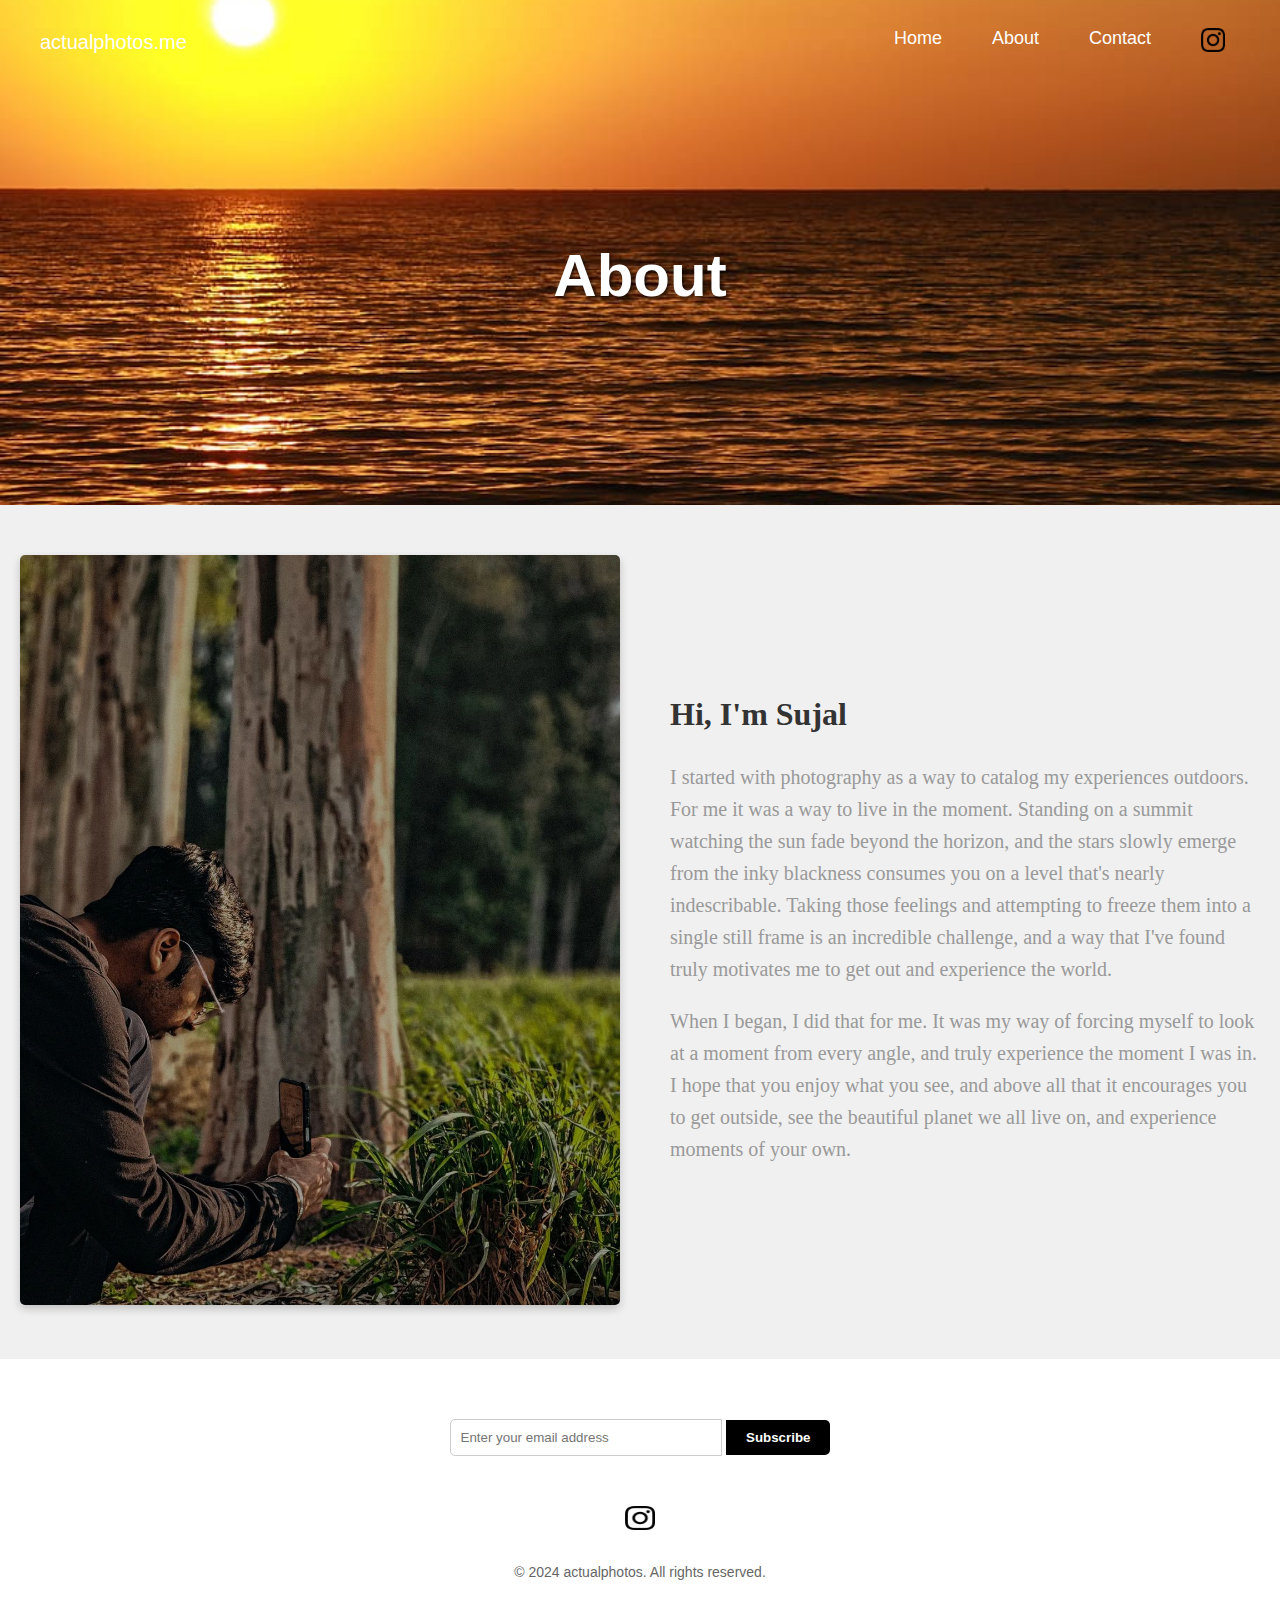
==== about.html @ 49eda4fa "first commit" ====
<!DOCTYPE html>
<html lang="en">
<head>
    <meta charset="UTF-8">
    <meta name="viewport" content="width=device-width, initial-scale=1.0">
    <title>About Me</title>
    <link rel="stylesheet" href="about.css"> <!-- Link to external CSS file -->
</head>
<body>

    <!-- Navbar -->
    <div class="header-container">
        <div class="navbar">
            <div class="logo">
                <a href="index.html">actualphotos.me</a>
            </div>
            <ul class="nav-links">
                <li><a href="index.html">Home</a></li>
                <li><a href="about.html">About</a></li>
                <li><a href="contact.html">Contact</a></li>
                <li><a href="https://www.instagram.com/your_instagram_profile" target="_blank">
                    <img src="images/instagram.png" alt="Instagram" class="instagram-icon">
                </a></li>
            </ul>
        </div>
    
        <!-- Header with Background Image and Title -->
        <header class="about-header">
            <h1>About</h1>
        </header>
    </div>

    <!-- Main Content -->
    <main class="about-content">
        <div class="image-container">
            <img src="images/my.webp" alt="Your Photo" class="about-photo">
        </div>
        <div class="about-text">
            <h2>Hi, I'm Sujal</h2>
            <p>I started with photography as a way to catalog my experiences outdoors. For me it was a way to live in the moment. Standing on a summit watching the sun fade beyond the horizon, and the stars slowly emerge from the inky blackness consumes you on a level that's nearly indescribable. Taking those feelings and attempting to freeze them into a single still frame is an incredible challenge, and a way that I've found truly motivates me to get out and experience the world.</p>
            <p>When I began, I did that for me. It was my way of forcing myself to look at a moment from every angle, and truly experience the moment I was in.  I hope that you enjoy what you see, and above all that it encourages you to get outside, see the beautiful planet we all live on, and experience moments of your own.</p>
        </div>
    </main>

    <footer>
        <div class="subscribe-form">
            <input type="email" placeholder="Enter your email address">
            <button>Subscribe</button>
        </div>

        <div class="social-icons">
            <a href="https://www.instagram.com/actualphotos.me" target="_blank">
                <img src="images/instagram.png" alt="Instagram" class="instagram-icon">
            </a>
        </div>
        <div class="copyright">
            &copy; 2024 actualphotos. All rights reserved.
        </div>

    </footer>

</body>
</html>
---- about.css ----
body {
    font-family: Arial, sans-serif;
    margin: 0;
    padding: 0;
}

.header-container {
    background-image: url('images/back3.jpg');
    background-size: cover; 
    background-position: center; 
    color: white; 
    padding: 20px;
    text-align: center;
}

header {
    padding: 30px; 
    font-size: 40px; 
}

.portfolio {
    display: flex; 
    flex-wrap: wrap;
    justify-content: center;
    margin: 20px; 
}

.photo-entry {
    margin: 15px;
    padding: 10px; 
    background-color: #333;
    border-radius: 5px;
    width: 250px; 
    text-align: center;
    box-shadow: 0 0 10px rgba(0, 0, 0, 0.1);
}

.photo-entry img {
    width: 100%;
    border-radius: 5px; 
}

h2 {
    margin: 10px 0 5px; 
    font-size: 18px; 
}

p {
    font-size: 14px;
    color: #999; 
}

header p {
    color: #f4f4f4; 
    font-size: 20px;
}

.navbar {
    overflow: hidden; 
    display: flex; 
    justify-content: space-between;
    align-items: center; 
    padding: 8px 20px;
    position: relative; 
    z-index: 1; 
}

.logo a {
    color: white; 
    font-size: 20px;
    text-decoration: none;
}

.nav-links {
    list-style: none; 
    display: flex; 
    margin: 0;
    padding: 0;
}

.nav-links li {
    margin-left: 20px; 
}

.nav-links a {
    color: white; 
    text-decoration: none;
    font-size: 18px; 
    padding: 15px; 
    transition: color 0.3s ease; 
}

.nav-links a:hover {
    color: #f4f4f4; 
}

.instagram-icon {
    width: 24px; 
    height: 24px; 
}

.about-header {
    background-size: cover;
    background-position: center;
    height: 40vh;
    display: flex;
    justify-content: center;
    align-items: center;
    color: white;
    text-shadow: 2px 2px 4px rgba(0, 0, 0, 0.7);
    position: relative;
}

.about-header h1 {
    font-size: 60px;
    margin: 0;
}

.about-content {
    display: flex;
    align-items: center;
    justify-content: center;
    padding: 50px 20px;
    background-color: #f0f0f0;
}

.image-container {
    flex: 1;
    text-align: center;
}

.about-photo {
    width: 600px;
    height: auto;
    border-radius: 5px;
    box-shadow: 0 4px 8px rgba(0, 0, 0, 0.2);
}

.about-text {
    flex: 2;
    padding-left: 50px;
    font-family: 'Georgia', serif;
    font-size: 22px; 
    color: #333; 
    line-height: 1.6; 
    max-width: 600px;
}

.about-text h2 {
    font-size: 32px;
    margin-bottom: 20px;
}
.about-text p {
    font-size: 20px;
}

footer {
    padding: 40px;
    text-align: center;
    font-family: Arial, sans-serif;
    margin-top: 20px; 
}

.subscribe-form {
    margin-bottom: 20px; 
}

.subscribe-form input[type="email"] {
    padding: 10px;
    width: 250px;
    border: 1px solid #ccc;
    border-radius: 5px 0 0 5px;
    outline: none;
}

.subscribe-form button {
    padding: 10px 20px;
    background-color: #000;
    color: #fff;
    border: none;
    border-radius: 0 5px 5px 0;
    cursor: pointer;
    font-weight: bold;
}

.subscribe-form button:hover {
    background-color: #333;
}

.social-icons img {
    width: 30px;
    margin-top: 30px;
}

.copyright {
    margin-top: 30px;
    font-size: 14px;
    color: #666;
}
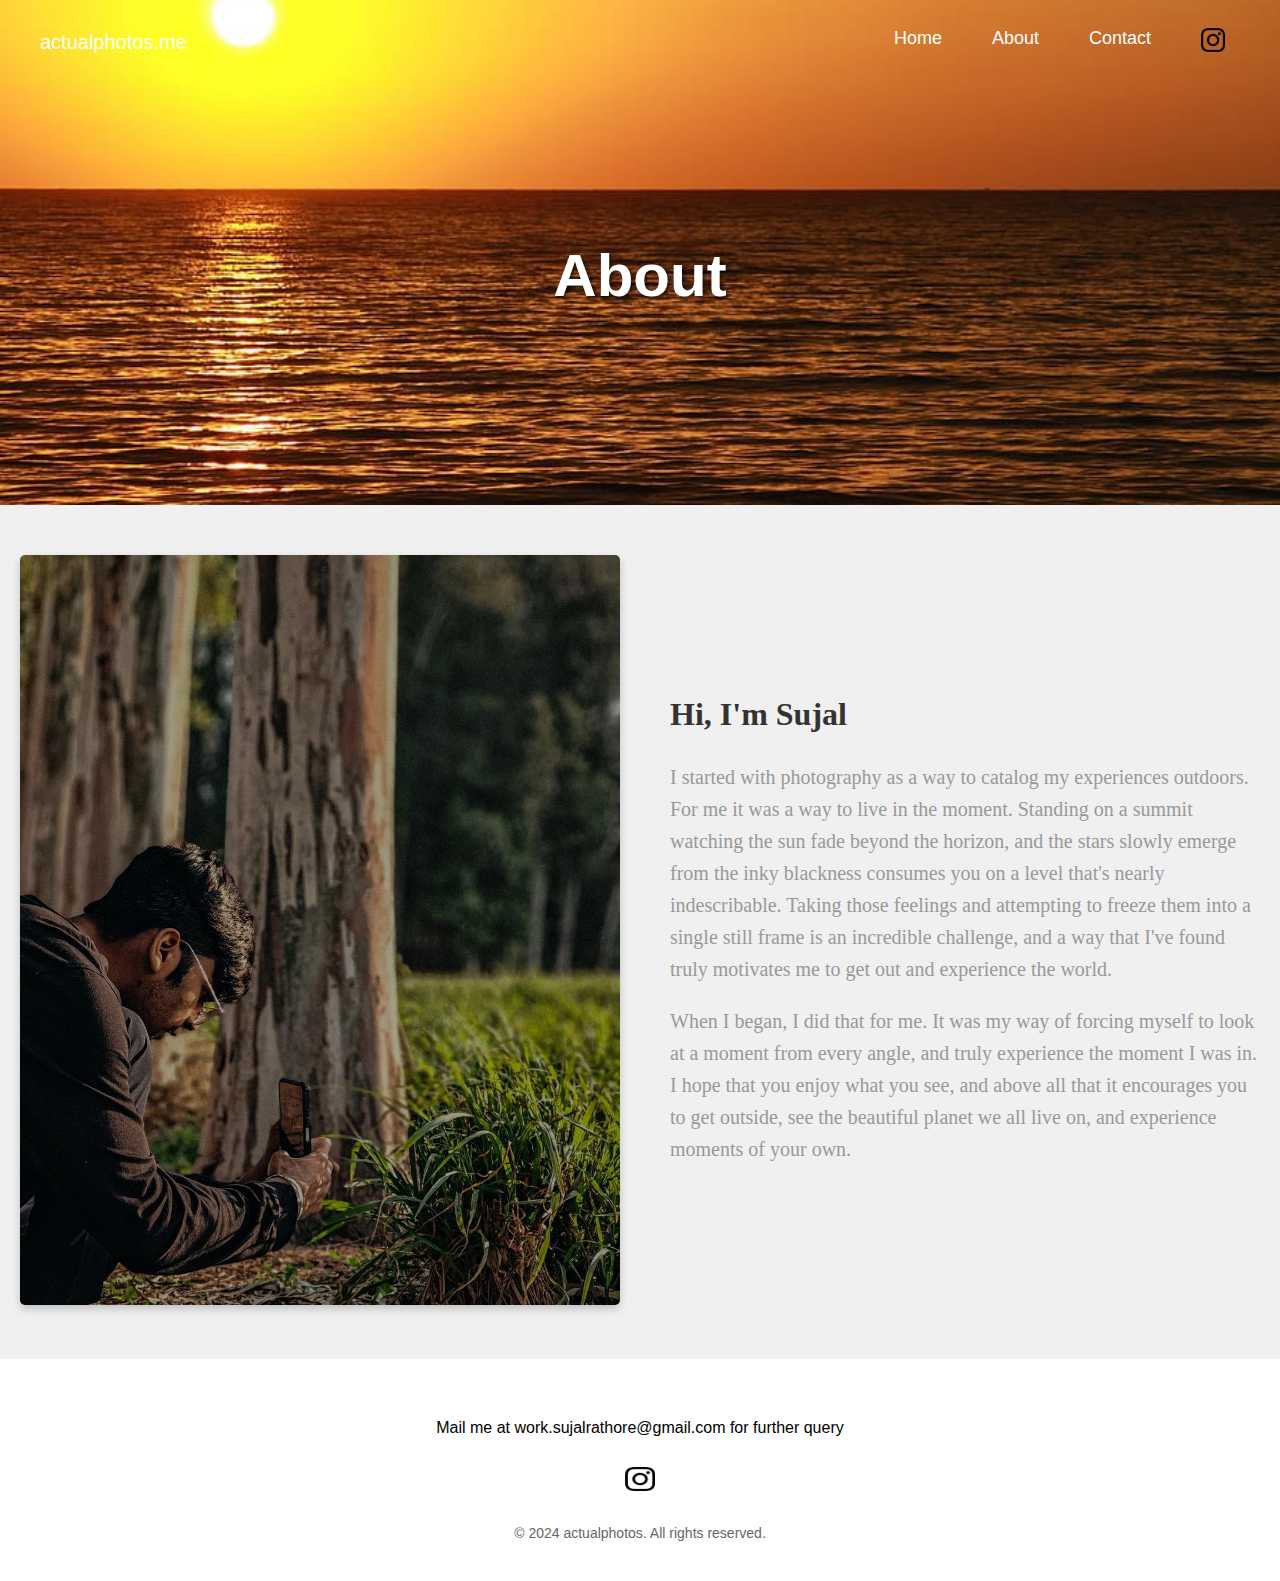
==== commit b04dc675: "Update about.html" ====
--- a/about.html
+++ b/about.html
@@ -1,63 +1,60 @@
-<!DOCTYPE html>
-<html lang="en">
-<head>
-    <meta charset="UTF-8">
-    <meta name="viewport" content="width=device-width, initial-scale=1.0">
-    <title>About Me</title>
-    <link rel="stylesheet" href="about.css"> <!-- Link to external CSS file -->
-</head>
-<body>
-
-    <!-- Navbar -->
-    <div class="header-container">
-        <div class="navbar">
-            <div class="logo">
-                <a href="index.html">actualphotos.me</a>
-            </div>
-            <ul class="nav-links">
-                <li><a href="index.html">Home</a></li>
-                <li><a href="about.html">About</a></li>
-                <li><a href="contact.html">Contact</a></li>
-                <li><a href="https://www.instagram.com/your_instagram_profile" target="_blank">
-                    <img src="images/instagram.png" alt="Instagram" class="instagram-icon">
-                </a></li>
-            </ul>
-        </div>
-    
-        <!-- Header with Background Image and Title -->
-        <header class="about-header">
-            <h1>About</h1>
-        </header>
-    </div>
-
-    <!-- Main Content -->
-    <main class="about-content">
-        <div class="image-container">
-            <img src="images/my.webp" alt="Your Photo" class="about-photo">
-        </div>
-        <div class="about-text">
-            <h2>Hi, I'm Sujal</h2>
-            <p>I started with photography as a way to catalog my experiences outdoors. For me it was a way to live in the moment. Standing on a summit watching the sun fade beyond the horizon, and the stars slowly emerge from the inky blackness consumes you on a level that's nearly indescribable. Taking those feelings and attempting to freeze them into a single still frame is an incredible challenge, and a way that I've found truly motivates me to get out and experience the world.</p>
-            <p>When I began, I did that for me. It was my way of forcing myself to look at a moment from every angle, and truly experience the moment I was in.  I hope that you enjoy what you see, and above all that it encourages you to get outside, see the beautiful planet we all live on, and experience moments of your own.</p>
-        </div>
-    </main>
-
-    <footer>
-        <div class="subscribe-form">
-            <input type="email" placeholder="Enter your email address">
-            <button>Subscribe</button>
-        </div>
-
-        <div class="social-icons">
-            <a href="https://www.instagram.com/actualphotos.me" target="_blank">
-                <img src="images/instagram.png" alt="Instagram" class="instagram-icon">
-            </a>
-        </div>
-        <div class="copyright">
-            &copy; 2024 actualphotos. All rights reserved.
-        </div>
-
-    </footer>
-
-</body>
-</html>
+<!DOCTYPE html>
+<html lang="en">
+<head>
+    <meta charset="UTF-8">
+    <meta name="viewport" content="width=device-width, initial-scale=1.0">
+    <title>About Me</title>
+    <link rel="stylesheet" href="about.css"> 
+</head>
+<body>
+
+    <div class="header-container">
+        <div class="navbar">
+            <div class="logo">
+                <a href="index.html">actualphotos.me</a>
+            </div>
+            <ul class="nav-links">
+                <li><a href="index.html">Home</a></li>
+                <li><a href="about.html">About</a></li>
+                <li><a href="contact.html">Contact</a></li>
+                <li><a href="https://www.instagram.com/actualphotos.me" target="_blank">
+                    <img src="images/instagram.png" alt="Instagram" class="instagram-icon">
+                </a></li>
+            </ul>
+        </div>
+    
+        <header class="about-header">
+            <h1>About</h1>
+        </header>
+    </div>
+
+    <main class="about-content">
+        <div class="image-container">
+            <img src="images/my.webp" alt="Your Photo" class="about-photo">
+        </div>
+        <div class="about-text">
+            <h2>Hi, I'm Sujal</h2>
+            <p>I started with photography as a way to catalog my experiences outdoors. For me it was a way to live in the moment. Standing on a summit watching the sun fade beyond the horizon, and the stars slowly emerge from the inky blackness consumes you on a level that's nearly indescribable. Taking those feelings and attempting to freeze them into a single still frame is an incredible challenge, and a way that I've found truly motivates me to get out and experience the world.</p>
+            <p>When I began, I did that for me. It was my way of forcing myself to look at a moment from every angle, and truly experience the moment I was in.  I hope that you enjoy what you see, and above all that it encourages you to get outside, see the beautiful planet we all live on, and experience moments of your own.</p>
+        </div>
+    </main>
+
+    <footer>
+        <div class="mail">
+            Mail me at work.sujalrathore@gmail.com for further query
+        </div>
+
+
+        <div class="social-icons">
+            <a href="https://www.instagram.com/actualphotos.me" target="_blank">
+                <img src="images/instagram.png" alt="Instagram" class="instagram-icon">
+            </a>
+        </div>
+        <div class="copyright">
+            &copy; 2024 actualphotos. All rights reserved.
+        </div>
+
+    </footer>
+
+</body>
+</html>
--- a/about.css
+++ b/about.css
@@ -1,199 +1,199 @@
-body {
-    font-family: Arial, sans-serif;
-    margin: 0;
-    padding: 0;
-}
-
-.header-container {
-    background-image: url('images/back3.jpg');
-    background-size: cover; 
-    background-position: center; 
-    color: white; 
-    padding: 20px;
-    text-align: center;
-}
-
-header {
-    padding: 30px; 
-    font-size: 40px; 
-}
-
-.portfolio {
-    display: flex; 
-    flex-wrap: wrap;
-    justify-content: center;
-    margin: 20px; 
-}
-
-.photo-entry {
-    margin: 15px;
-    padding: 10px; 
-    background-color: #333;
-    border-radius: 5px;
-    width: 250px; 
-    text-align: center;
-    box-shadow: 0 0 10px rgba(0, 0, 0, 0.1);
-}
-
-.photo-entry img {
-    width: 100%;
-    border-radius: 5px; 
-}
-
-h2 {
-    margin: 10px 0 5px; 
-    font-size: 18px; 
-}
-
-p {
-    font-size: 14px;
-    color: #999; 
-}
-
-header p {
-    color: #f4f4f4; 
-    font-size: 20px;
-}
-
-.navbar {
-    overflow: hidden; 
-    display: flex; 
-    justify-content: space-between;
-    align-items: center; 
-    padding: 8px 20px;
-    position: relative; 
-    z-index: 1; 
-}
-
-.logo a {
-    color: white; 
-    font-size: 20px;
-    text-decoration: none;
-}
-
-.nav-links {
-    list-style: none; 
-    display: flex; 
-    margin: 0;
-    padding: 0;
-}
-
-.nav-links li {
-    margin-left: 20px; 
-}
-
-.nav-links a {
-    color: white; 
-    text-decoration: none;
-    font-size: 18px; 
-    padding: 15px; 
-    transition: color 0.3s ease; 
-}
-
-.nav-links a:hover {
-    color: #f4f4f4; 
-}
-
-.instagram-icon {
-    width: 24px; 
-    height: 24px; 
-}
-
-.about-header {
-    background-size: cover;
-    background-position: center;
-    height: 40vh;
-    display: flex;
-    justify-content: center;
-    align-items: center;
-    color: white;
-    text-shadow: 2px 2px 4px rgba(0, 0, 0, 0.7);
-    position: relative;
-}
-
-.about-header h1 {
-    font-size: 60px;
-    margin: 0;
-}
-
-.about-content {
-    display: flex;
-    align-items: center;
-    justify-content: center;
-    padding: 50px 20px;
-    background-color: #f0f0f0;
-}
-
-.image-container {
-    flex: 1;
-    text-align: center;
-}
-
-.about-photo {
-    width: 600px;
-    height: auto;
-    border-radius: 5px;
-    box-shadow: 0 4px 8px rgba(0, 0, 0, 0.2);
-}
-
-.about-text {
-    flex: 2;
-    padding-left: 50px;
-    font-family: 'Georgia', serif;
-    font-size: 22px; 
-    color: #333; 
-    line-height: 1.6; 
-    max-width: 600px;
-}
-
-.about-text h2 {
-    font-size: 32px;
-    margin-bottom: 20px;
-}
-.about-text p {
-    font-size: 20px;
-}
-
-footer {
-    padding: 40px;
-    text-align: center;
-    font-family: Arial, sans-serif;
-    margin-top: 20px; 
-}
-
-.subscribe-form {
-    margin-bottom: 20px; 
-}
-
-.subscribe-form input[type="email"] {
-    padding: 10px;
-    width: 250px;
-    border: 1px solid #ccc;
-    border-radius: 5px 0 0 5px;
-    outline: none;
-}
-
-.subscribe-form button {
-    padding: 10px 20px;
-    background-color: #000;
-    color: #fff;
-    border: none;
-    border-radius: 0 5px 5px 0;
-    cursor: pointer;
-    font-weight: bold;
-}
-
-.subscribe-form button:hover {
-    background-color: #333;
-}
-
-.social-icons img {
-    width: 30px;
-    margin-top: 30px;
-}
-
-.copyright {
-    margin-top: 30px;
-    font-size: 14px;
-    color: #666;
-}
+body {
+    font-family: Arial, sans-serif;
+    margin: 0;
+    padding: 0;
+}
+
+.header-container {
+    background-image: url('images/back3.jpg');
+    background-size: cover; 
+    background-position: center; 
+    color: white; 
+    padding: 20px;
+    text-align: center;
+}
+
+header {
+    padding: 30px; 
+    font-size: 40px; 
+}
+
+.portfolio {
+    display: flex; 
+    flex-wrap: wrap;
+    justify-content: center;
+    margin: 20px; 
+}
+
+.photo-entry {
+    margin: 15px;
+    padding: 10px; 
+    background-color: #333;
+    border-radius: 5px;
+    width: 250px; 
+    text-align: center;
+    box-shadow: 0 0 10px rgba(0, 0, 0, 0.1);
+}
+
+.photo-entry img {
+    width: 100%;
+    border-radius: 5px; 
+}
+
+h2 {
+    margin: 10px 0 5px; 
+    font-size: 18px; 
+}
+
+p {
+    font-size: 14px;
+    color: #999; 
+}
+
+header p {
+    color: #f4f4f4; 
+    font-size: 20px;
+}
+
+.navbar {
+    overflow: hidden; 
+    display: flex; 
+    justify-content: space-between;
+    align-items: center; 
+    padding: 8px 20px;
+    position: relative; 
+    z-index: 1; 
+}
+
+.logo a {
+    color: white; 
+    font-size: 20px;
+    text-decoration: none;
+}
+
+.nav-links {
+    list-style: none; 
+    display: flex; 
+    margin: 0;
+    padding: 0;
+}
+
+.nav-links li {
+    margin-left: 20px; 
+}
+
+.nav-links a {
+    color: white; 
+    text-decoration: none;
+    font-size: 18px; 
+    padding: 15px; 
+    transition: color 0.3s ease; 
+}
+
+.nav-links a:hover {
+    color: #f4f4f4; 
+}
+
+.instagram-icon {
+    width: 24px; 
+    height: 24px; 
+}
+
+.about-header {
+    background-size: cover;
+    background-position: center;
+    height: 40vh;
+    display: flex;
+    justify-content: center;
+    align-items: center;
+    color: white;
+    text-shadow: 2px 2px 4px rgba(0, 0, 0, 0.7);
+    position: relative;
+}
+
+.about-header h1 {
+    font-size: 60px;
+    margin: 0;
+}
+
+.about-content {
+    display: flex;
+    align-items: center;
+    justify-content: center;
+    padding: 50px 20px;
+    background-color: #f0f0f0;
+}
+
+.image-container {
+    flex: 1;
+    text-align: center;
+}
+
+.about-photo {
+    width: 600px;
+    height: auto;
+    border-radius: 5px;
+    box-shadow: 0 4px 8px rgba(0, 0, 0, 0.2);
+}
+
+.about-text {
+    flex: 2;
+    padding-left: 50px;
+    font-family: 'Georgia', serif;
+    font-size: 22px; 
+    color: #333; 
+    line-height: 1.6; 
+    max-width: 600px;
+}
+
+.about-text h2 {
+    font-size: 32px;
+    margin-bottom: 20px;
+}
+.about-text p {
+    font-size: 20px;
+}
+
+footer {
+    padding: 40px;
+    text-align: center;
+    font-family: Arial, sans-serif;
+    margin-top: 20px; 
+}
+
+.subscribe-form {
+    margin-bottom: 20px; 
+}
+
+.subscribe-form input[type="email"] {
+    padding: 10px;
+    width: 250px;
+    border: 1px solid #ccc;
+    border-radius: 5px 0 0 5px;
+    outline: none;
+}
+
+.subscribe-form button {
+    padding: 10px 20px;
+    background-color: #000;
+    color: #fff;
+    border: none;
+    border-radius: 0 5px 5px 0;
+    cursor: pointer;
+    font-weight: bold;
+}
+
+.subscribe-form button:hover {
+    background-color: #333;
+}
+
+.social-icons img {
+    width: 30px;
+    margin-top: 30px;
+}
+
+.copyright {
+    margin-top: 30px;
+    font-size: 14px;
+    color: #666;
+}
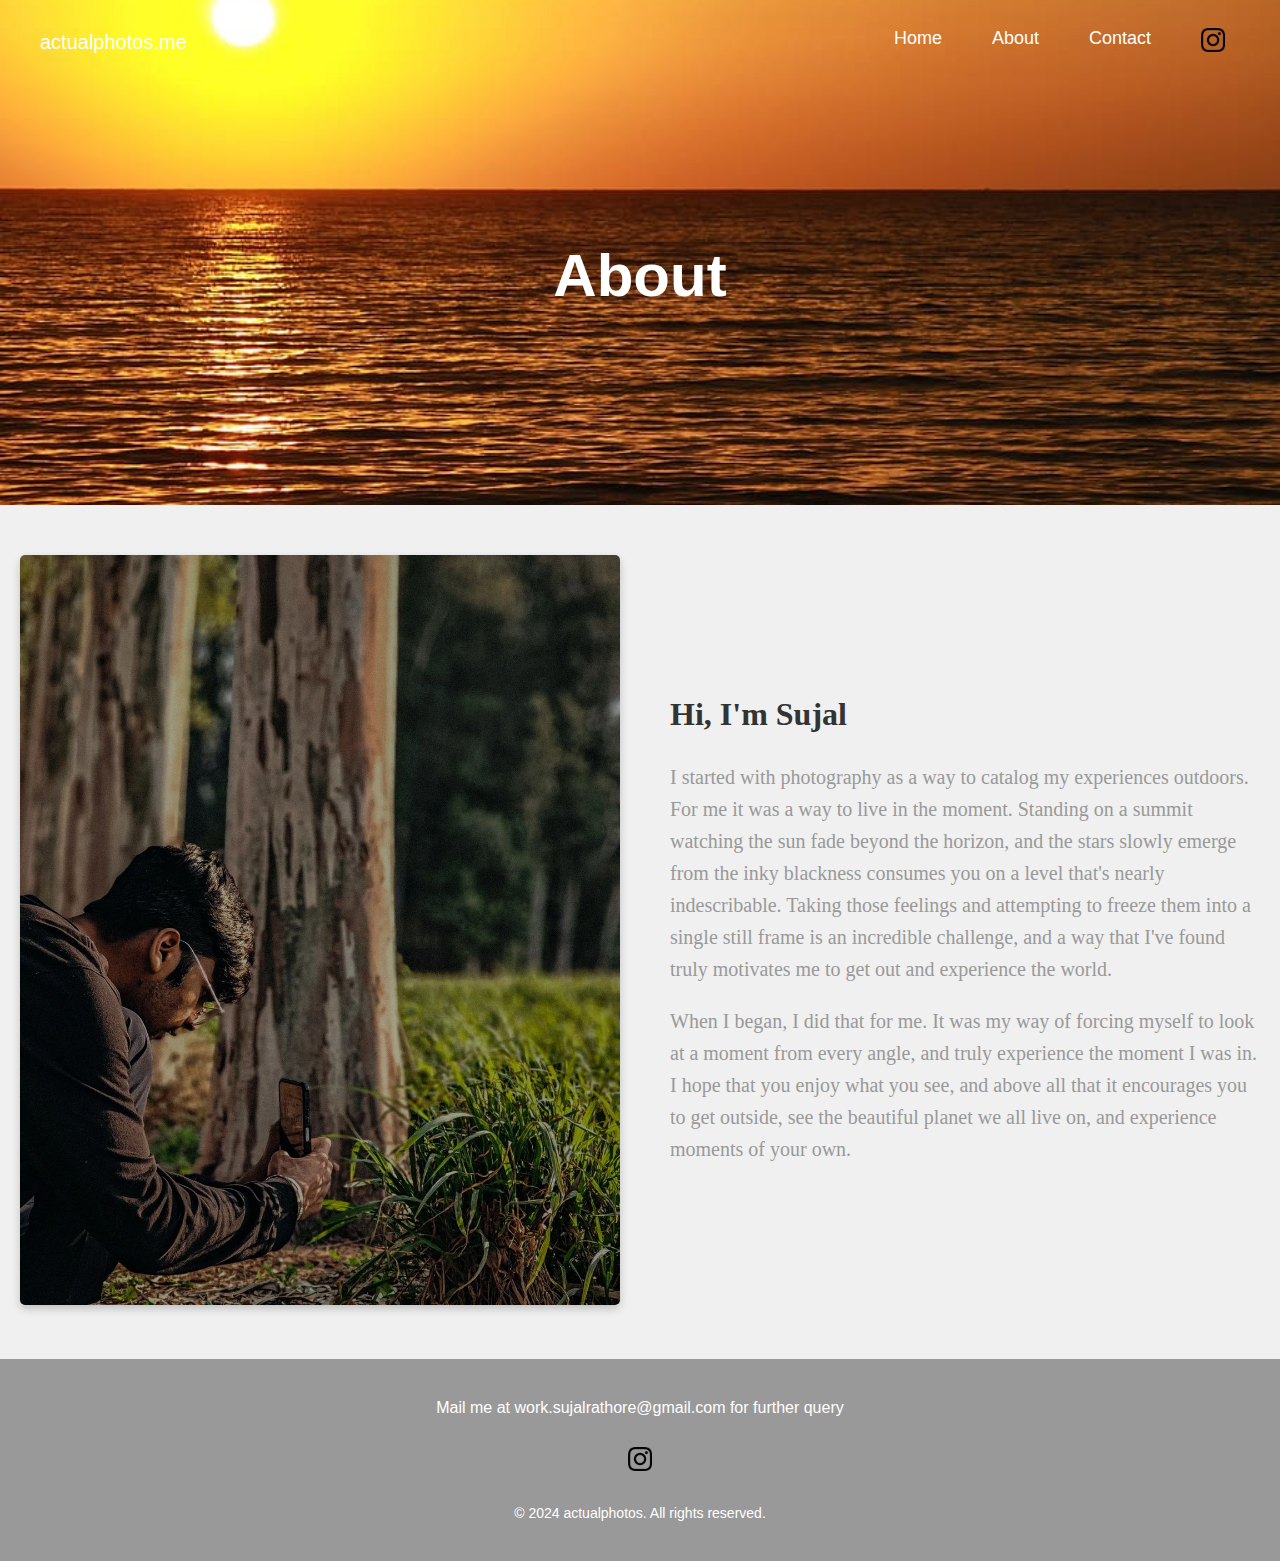
==== commit ef2b245e: "Adding new files" ====
--- a/about.html
+++ b/about.html
@@ -1,60 +1,63 @@
-<!DOCTYPE html>
-<html lang="en">
-<head>
-    <meta charset="UTF-8">
-    <meta name="viewport" content="width=device-width, initial-scale=1.0">
-    <title>About Me</title>
-    <link rel="stylesheet" href="about.css"> 
-</head>
-<body>
-
-    <div class="header-container">
-        <div class="navbar">
-            <div class="logo">
-                <a href="index.html">actualphotos.me</a>
-            </div>
-            <ul class="nav-links">
-                <li><a href="index.html">Home</a></li>
-                <li><a href="about.html">About</a></li>
-                <li><a href="contact.html">Contact</a></li>
-                <li><a href="https://www.instagram.com/actualphotos.me" target="_blank">
-                    <img src="images/instagram.png" alt="Instagram" class="instagram-icon">
-                </a></li>
-            </ul>
-        </div>
-    
-        <header class="about-header">
-            <h1>About</h1>
-        </header>
-    </div>
-
-    <main class="about-content">
-        <div class="image-container">
-            <img src="images/my.webp" alt="Your Photo" class="about-photo">
-        </div>
-        <div class="about-text">
-            <h2>Hi, I'm Sujal</h2>
-            <p>I started with photography as a way to catalog my experiences outdoors. For me it was a way to live in the moment. Standing on a summit watching the sun fade beyond the horizon, and the stars slowly emerge from the inky blackness consumes you on a level that's nearly indescribable. Taking those feelings and attempting to freeze them into a single still frame is an incredible challenge, and a way that I've found truly motivates me to get out and experience the world.</p>
-            <p>When I began, I did that for me. It was my way of forcing myself to look at a moment from every angle, and truly experience the moment I was in.  I hope that you enjoy what you see, and above all that it encourages you to get outside, see the beautiful planet we all live on, and experience moments of your own.</p>
-        </div>
-    </main>
-
-    <footer>
-        <div class="mail">
-            Mail me at work.sujalrathore@gmail.com for further query
-        </div>
-
-
-        <div class="social-icons">
-            <a href="https://www.instagram.com/actualphotos.me" target="_blank">
-                <img src="images/instagram.png" alt="Instagram" class="instagram-icon">
-            </a>
-        </div>
-        <div class="copyright">
-            &copy; 2024 actualphotos. All rights reserved.
-        </div>
-
-    </footer>
-
-</body>
-</html>
+<!DOCTYPE html>
+<html lang="en">
+<head>
+    <meta charset="UTF-8">
+    <meta name="viewport" content="width=device-width, initial-scale=1.0">
+    <title>About Me</title>
+    <link rel="stylesheet" href="about.css"> <!-- Link to external CSS file -->
+</head>
+<body>
+
+    <!-- Navbar -->
+    <div class="header-container">
+        <div class="navbar">
+            <div class="logo">
+                <a href="index.html">actualphotos.me</a>
+            </div>
+            <ul class="nav-links">
+                <li><a href="index.html">Home</a></li>
+                <li><a href="about.html">About</a></li>
+                <li><a href="contact.html">Contact</a></li>
+                <li><a href="https://www.instagram.com/actualphotos.me" target="_blank">
+                    <img src="images/instagram.png" alt="Instagram" class="instagram-icon">
+                </a></li>
+            </ul>
+        </div>
+    
+        <!-- Header with Background Image and Title -->
+        <header class="about-header">
+            <h1>About</h1>
+        </header>
+    </div>
+
+    <!-- Main Content -->
+    <main class="about-content">
+        <div class="image-container">
+            <img src="images/my.webp" alt="Your Photo" class="about-photo">
+        </div>
+        <div class="about-text">
+                <h2>Hi, I'm Sujal</h2>
+                <p>I started with photography as a way to catalog my experiences outdoors. For me it was a way to live in the moment. Standing on a summit watching the sun fade beyond the horizon, and the stars slowly emerge from the inky blackness consumes you on a level that's nearly indescribable. Taking those feelings and attempting to freeze them into a single still frame is an incredible challenge, and a way that I've found truly motivates me to get out and experience the world.</p>
+                <p>When I began, I did that for me. It was my way of forcing myself to look at a moment from every angle, and truly experience the moment I was in.  I hope that you enjoy what you see, and above all that it encourages you to get outside, see the beautiful planet we all live on, and experience moments of your own.</p>
+        </div>
+    </main>
+
+    <footer>
+        <div class="mail">
+            Mail me at work.sujalrathore@gmail.com for further query
+        </div>
+
+
+        <div class="social-icons">
+            <a href="https://www.instagram.com/actualphotos.me" target="_blank">
+                <img src="images/instagram.png" alt="Instagram" class="instagram-icon">
+            </a>
+        </div>
+        <div class="copyright">
+            &copy; 2024 actualphotos. All rights reserved.
+        </div>
+
+    </footer>
+
+</body>
+</html>
--- a/about.css
+++ b/about.css
@@ -1,199 +1,197 @@
-body {
-    font-family: Arial, sans-serif;
-    margin: 0;
-    padding: 0;
-}
-
-.header-container {
-    background-image: url('images/back3.jpg');
-    background-size: cover; 
-    background-position: center; 
-    color: white; 
-    padding: 20px;
-    text-align: center;
-}
-
-header {
-    padding: 30px; 
-    font-size: 40px; 
-}
-
-.portfolio {
-    display: flex; 
-    flex-wrap: wrap;
-    justify-content: center;
-    margin: 20px; 
-}
-
-.photo-entry {
-    margin: 15px;
-    padding: 10px; 
-    background-color: #333;
-    border-radius: 5px;
-    width: 250px; 
-    text-align: center;
-    box-shadow: 0 0 10px rgba(0, 0, 0, 0.1);
-}
-
-.photo-entry img {
-    width: 100%;
-    border-radius: 5px; 
-}
-
-h2 {
-    margin: 10px 0 5px; 
-    font-size: 18px; 
-}
-
-p {
-    font-size: 14px;
-    color: #999; 
-}
-
-header p {
-    color: #f4f4f4; 
-    font-size: 20px;
-}
-
-.navbar {
-    overflow: hidden; 
-    display: flex; 
-    justify-content: space-between;
-    align-items: center; 
-    padding: 8px 20px;
-    position: relative; 
-    z-index: 1; 
-}
-
-.logo a {
-    color: white; 
-    font-size: 20px;
-    text-decoration: none;
-}
-
-.nav-links {
-    list-style: none; 
-    display: flex; 
-    margin: 0;
-    padding: 0;
-}
-
-.nav-links li {
-    margin-left: 20px; 
-}
-
-.nav-links a {
-    color: white; 
-    text-decoration: none;
-    font-size: 18px; 
-    padding: 15px; 
-    transition: color 0.3s ease; 
-}
-
-.nav-links a:hover {
-    color: #f4f4f4; 
-}
-
-.instagram-icon {
-    width: 24px; 
-    height: 24px; 
-}
-
-.about-header {
-    background-size: cover;
-    background-position: center;
-    height: 40vh;
-    display: flex;
-    justify-content: center;
-    align-items: center;
-    color: white;
-    text-shadow: 2px 2px 4px rgba(0, 0, 0, 0.7);
-    position: relative;
-}
-
-.about-header h1 {
-    font-size: 60px;
-    margin: 0;
-}
-
-.about-content {
-    display: flex;
-    align-items: center;
-    justify-content: center;
-    padding: 50px 20px;
-    background-color: #f0f0f0;
-}
-
-.image-container {
-    flex: 1;
-    text-align: center;
-}
-
-.about-photo {
-    width: 600px;
-    height: auto;
-    border-radius: 5px;
-    box-shadow: 0 4px 8px rgba(0, 0, 0, 0.2);
-}
-
-.about-text {
-    flex: 2;
-    padding-left: 50px;
-    font-family: 'Georgia', serif;
-    font-size: 22px; 
-    color: #333; 
-    line-height: 1.6; 
-    max-width: 600px;
-}
-
-.about-text h2 {
-    font-size: 32px;
-    margin-bottom: 20px;
-}
-.about-text p {
-    font-size: 20px;
-}
-
-footer {
-    padding: 40px;
-    text-align: center;
-    font-family: Arial, sans-serif;
-    margin-top: 20px; 
-}
-
-.subscribe-form {
-    margin-bottom: 20px; 
-}
-
-.subscribe-form input[type="email"] {
-    padding: 10px;
-    width: 250px;
-    border: 1px solid #ccc;
-    border-radius: 5px 0 0 5px;
-    outline: none;
-}
-
-.subscribe-form button {
-    padding: 10px 20px;
-    background-color: #000;
-    color: #fff;
-    border: none;
-    border-radius: 0 5px 5px 0;
-    cursor: pointer;
-    font-weight: bold;
-}
-
-.subscribe-form button:hover {
-    background-color: #333;
-}
-
-.social-icons img {
-    width: 30px;
-    margin-top: 30px;
-}
-
-.copyright {
-    margin-top: 30px;
-    font-size: 14px;
-    color: #666;
-}
+body {
+    font-family: Arial, sans-serif;
+    margin: 0;
+    padding: 0;
+}
+
+.header-container {
+    background-image: url('images/back3.jpg');
+    background-size: cover; 
+    background-position: center; 
+    color: white; 
+    padding: 20px;
+    text-align: center;
+}
+
+header {
+    padding: 30px; 
+    font-size: 40px; 
+}
+
+.portfolio {
+    display: flex; 
+    flex-wrap: wrap;
+    justify-content: center;
+    margin: 20px; 
+}
+
+.photo-entry {
+    margin: 15px;
+    padding: 10px; 
+    background-color: #333;
+    border-radius: 5px;
+    width: 250px; 
+    text-align: center;
+    box-shadow: 0 0 10px rgba(0, 0, 0, 0.1);
+}
+
+.photo-entry img {
+    width: 100%;
+    border-radius: 5px; 
+}
+
+h2 {
+    margin: 10px 0 5px; 
+    font-size: 18px; 
+}
+
+p {
+    font-size: 14px;
+    color: #999; 
+}
+
+header p {
+    color: #f4f4f4; 
+    font-size: 20px;
+}
+
+.navbar {
+    overflow: hidden; 
+    display: flex; 
+    justify-content: space-between;
+    align-items: center; 
+    padding: 8px 20px;
+    position: relative; 
+    z-index: 1; 
+}
+
+.logo a {
+    color: white; 
+    font-size: 20px;
+    text-decoration: none;
+}
+
+.nav-links {
+    list-style: none; 
+    display: flex; 
+    margin: 0;
+    padding: 0;
+}
+
+.nav-links li {
+    margin-left: 20px; 
+}
+
+.nav-links a {
+    color: white; 
+    text-decoration: none;
+    font-size: 18px; 
+    padding: 15px; 
+    transition: color 0.3s ease; 
+}
+
+.nav-links a:hover {
+    color: #f4f4f4; 
+}
+
+.instagram-icon {
+    width: 24px; 
+    height: 24px; 
+}
+
+.about-header {
+    background-size: cover;
+    background-position: center;
+    height: 40vh;
+    display: flex;
+    justify-content: center;
+    align-items: center;
+    color: white;
+    position: relative;
+    font-family: sans-serif;
+}
+
+.about-header h1 {
+    font-size: 60px;
+    margin: 0;
+}
+
+.about-content {
+    display: flex;
+    align-items: center;
+    justify-content: center;
+    padding: 50px 20px;
+    background-color: #f0f0f0;
+}
+
+.image-container {
+    flex: 1;
+    text-align: center;
+}
+
+.about-photo {
+    width: 600px;
+    height: auto;
+    border-radius: 5px;
+    box-shadow: 0 4px 8px rgba(0, 0, 0, 0.2);
+}
+
+.about-text {
+    flex: 2;
+    padding-left: 50px;
+    font-family: 'Georgia', serif;
+    font-size: 22px; 
+    color: #333; 
+    line-height: 1.6; 
+    max-width: 600px;
+}
+
+.about-text h2 {
+    font-size: 32px;
+    margin-bottom: 20px;
+}
+.about-text p {
+    font-size: 20px;
+}
+
+footer {
+    background-color: #999;
+    padding: 40px; 
+    text-align: center; 
+    font-family: Arial, sans-serif;
+}
+
+.mail{
+    font-family: sans-serif;
+    position: center;
+    color: white;
+}
+
+.social-icons img {
+    margin-top: 30px; 
+}
+
+
+.copyright {
+    margin-top: 30px;
+    font-size: 14px;
+    color: white;
+}
+
+.photo-entry img {
+    width: 100%;
+    border-radius: 5px;
+    transition: transform 0.3s ease; 
+}
+
+.clickable {
+    transition: transform 0.3s ease; 
+    width: 250px;
+}
+
+.enlarged {
+    transform: scale(1.8);
+    transition: transform 0.3s ease;
+    z-index: 10; 
+}
+
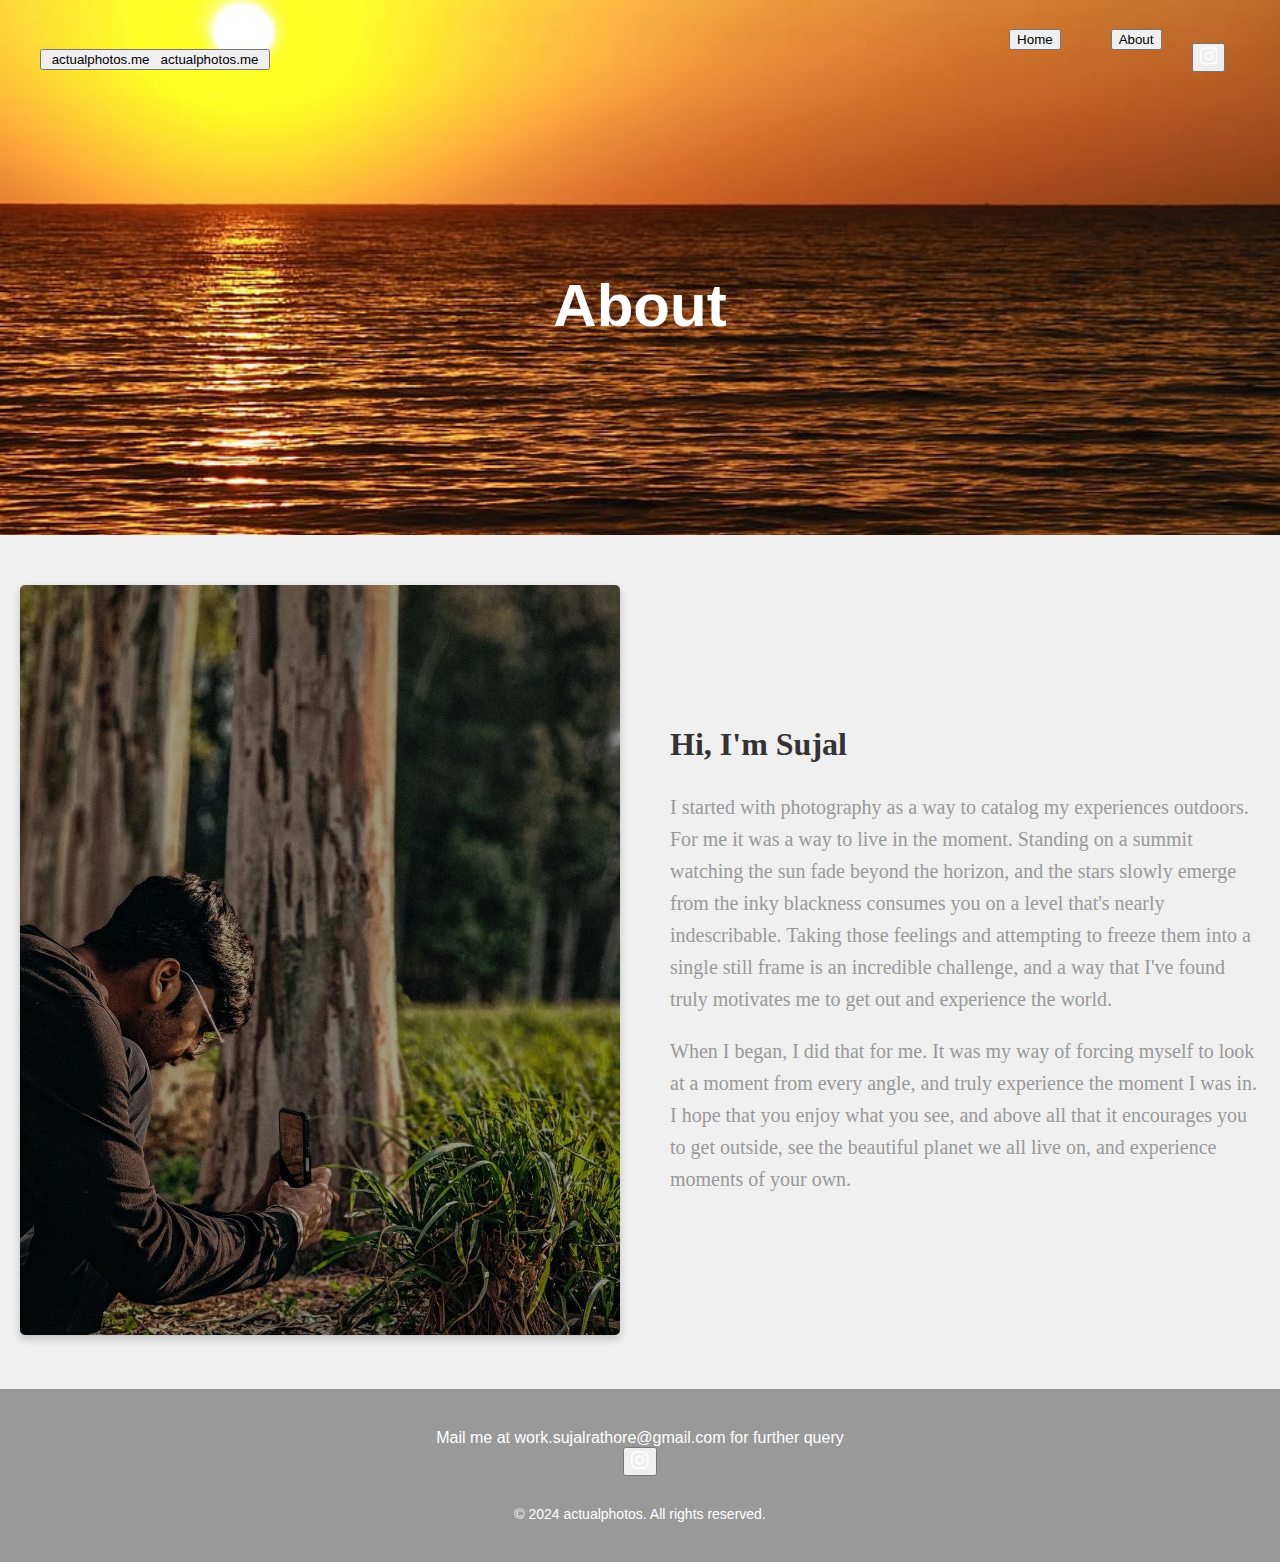
==== commit d59b79dd: "Update about.html" ====
--- a/about.html
+++ b/about.html
@@ -1,63 +1,84 @@
-<!DOCTYPE html>
-<html lang="en">
-<head>
-    <meta charset="UTF-8">
-    <meta name="viewport" content="width=device-width, initial-scale=1.0">
-    <title>About Me</title>
-    <link rel="stylesheet" href="about.css"> <!-- Link to external CSS file -->
-</head>
-<body>
-
-    <!-- Navbar -->
-    <div class="header-container">
-        <div class="navbar">
-            <div class="logo">
-                <a href="index.html">actualphotos.me</a>
-            </div>
-            <ul class="nav-links">
-                <li><a href="index.html">Home</a></li>
-                <li><a href="about.html">About</a></li>
-                <li><a href="contact.html">Contact</a></li>
-                <li><a href="https://www.instagram.com/actualphotos.me" target="_blank">
-                    <img src="images/instagram.png" alt="Instagram" class="instagram-icon">
-                </a></li>
-            </ul>
-        </div>
-    
-        <!-- Header with Background Image and Title -->
-        <header class="about-header">
-            <h1>About</h1>
-        </header>
-    </div>
-
-    <!-- Main Content -->
-    <main class="about-content">
-        <div class="image-container">
-            <img src="images/my.webp" alt="Your Photo" class="about-photo">
-        </div>
-        <div class="about-text">
-                <h2>Hi, I'm Sujal</h2>
-                <p>I started with photography as a way to catalog my experiences outdoors. For me it was a way to live in the moment. Standing on a summit watching the sun fade beyond the horizon, and the stars slowly emerge from the inky blackness consumes you on a level that's nearly indescribable. Taking those feelings and attempting to freeze them into a single still frame is an incredible challenge, and a way that I've found truly motivates me to get out and experience the world.</p>
-                <p>When I began, I did that for me. It was my way of forcing myself to look at a moment from every angle, and truly experience the moment I was in.  I hope that you enjoy what you see, and above all that it encourages you to get outside, see the beautiful planet we all live on, and experience moments of your own.</p>
-        </div>
-    </main>
-
-    <footer>
-        <div class="mail">
-            Mail me at work.sujalrathore@gmail.com for further query
-        </div>
-
-
-        <div class="social-icons">
-            <a href="https://www.instagram.com/actualphotos.me" target="_blank">
-                <img src="images/instagram.png" alt="Instagram" class="instagram-icon">
-            </a>
-        </div>
-        <div class="copyright">
-            &copy; 2024 actualphotos. All rights reserved.
-        </div>
-
-    </footer>
-
-</body>
-</html>
+<!DOCTYPE html>
+<html lang="en">
+<head>
+    <meta charset="UTF-8">
+    <meta name="viewport" content="width=device-width, initial-scale=1.0">
+    <title>About Me</title>
+    <link rel="stylesheet" href="about.css"> 
+</head>
+<body>
+
+    <div class="header-container">
+        <nav class="navbar">
+            <div class="logo">
+                <a href="index.html">
+                    <button class="button" data-text="Awesome">
+                        <span class="actual-text">&nbsp;actualphotos.me&nbsp;</span>
+                        <span aria-hidden="true" class="hover-text">&nbsp;actualphotos.me&nbsp;</span>
+                    </button>
+                </a>
+            </div>
+            <ul class="nav-links">
+                <li><a href="index.html">
+                        <button class="button1">
+                            Home
+                        </button>
+                </a></li>
+                <li><a href="about.html">
+                    <button class="button1">
+                        About
+                    </button>
+                </a></li></li>
+
+                    <a href="https://www.instagram.com/actualphotos.me" target="_blank">
+                        <button class="Btn">
+                        <span class="svgContainer">
+                        <svg fill="white" class="svgIcon" viewBox="0 0 448 512" height="1.5em" xmlns="http://www.w3.org/2000/svg"><path d="M224.1 141c-63.6 0-114.9 51.3-114.9 114.9s51.3 114.9 114.9 114.9S339 319.5 339 255.9 287.7 141 224.1 141zm0 189.6c-41.1 0-74.7-33.5-74.7-74.7s33.5-74.7 74.7-74.7 74.7 33.5 74.7 74.7-33.6 74.7-74.7 74.7zm146.4-194.3c0 14.9-12 26.8-26.8 26.8-14.9 0-26.8-12-26.8-26.8s12-26.8 26.8-26.8 26.8 12 26.8 26.8zm76.1 27.2c-1.7-35.9-9.9-67.7-36.2-93.9-26.2-26.2-58-34.4-93.9-36.2-37-2.1-147.9-2.1-184.9 0-35.8 1.7-67.6 9.9-93.9 36.1s-34.4 58-36.2 93.9c-2.1 37-2.1 147.9 0 184.9 1.7 35.9 9.9 67.7 36.2 93.9s58 34.4 93.9 36.2c37 2.1 147.9 2.1 184.9 0 35.9-1.7 67.7-9.9 93.9-36.2 26.2-26.2 34.4-58 36.2-93.9 2.1-37 2.1-147.8 0-184.8zM398.8 388c-7.8 19.6-22.9 34.7-42.6 42.6-29.5 11.7-99.5 9-132.1 9s-102.7 2.6-132.1-9c-19.6-7.8-34.7-22.9-42.6-42.6-11.7-29.5-9-99.5-9-132.1s-2.6-102.7 9-132.1c7.8-19.6 22.9-34.7 42.6-42.6 29.5-11.7 99.5-9 132.1-9s102.7-2.6 132.1 9c19.6 7.8 34.7 22.9 42.6 42.6 11.7 29.5 9 99.5 9 132.1s2.7 102.7-9 132.1z"></path></svg>
+                        </span>
+                        <span class="BG"></span>
+                        </button>
+                    </a>
+                </li>
+            </ul>
+        </nav>
+    
+        <header class="about-header">
+            <h1>About</h1>
+        </header>
+    </div>
+
+    <main class="about-content">
+        <div class="image-container">
+            <img src="images/my.webp" alt="Your Photo" class="about-photo">
+        </div>
+        <div class="about-text">
+            <h2>Hi, I'm Sujal</h2>
+            <p>I started with photography as a way to catalog my experiences outdoors. For me it was a way to live in the moment. Standing on a summit watching the sun fade beyond the horizon, and the stars slowly emerge from the inky blackness consumes you on a level that's nearly indescribable. Taking those feelings and attempting to freeze them into a single still frame is an incredible challenge, and a way that I've found truly motivates me to get out and experience the world.</p>
+            <p>When I began, I did that for me. It was my way of forcing myself to look at a moment from every angle, and truly experience the moment I was in.  I hope that you enjoy what you see, and above all that it encourages you to get outside, see the beautiful planet we all live on, and experience moments of your own.</p>
+        </div>
+    </main>
+
+    <footer>
+        <div class="mail">
+            Mail me at work.sujalrathore@gmail.com for further query
+        </div>
+
+
+        <div class="social-icons">
+            <a href="https://www.instagram.com/actualphotos.me" target="_blank">
+                <button class="Btn">
+                    <span class="svgContainer">
+                    <svg fill="white" class="svgIcon" viewBox="0 0 448 512" height="1.5em" xmlns="http://www.w3.org/2000/svg"><path d="M224.1 141c-63.6 0-114.9 51.3-114.9 114.9s51.3 114.9 114.9 114.9S339 319.5 339 255.9 287.7 141 224.1 141zm0 189.6c-41.1 0-74.7-33.5-74.7-74.7s33.5-74.7 74.7-74.7 74.7 33.5 74.7 74.7-33.6 74.7-74.7 74.7zm146.4-194.3c0 14.9-12 26.8-26.8 26.8-14.9 0-26.8-12-26.8-26.8s12-26.8 26.8-26.8 26.8 12 26.8 26.8zm76.1 27.2c-1.7-35.9-9.9-67.7-36.2-93.9-26.2-26.2-58-34.4-93.9-36.2-37-2.1-147.9-2.1-184.9 0-35.8 1.7-67.6 9.9-93.9 36.1s-34.4 58-36.2 93.9c-2.1 37-2.1 147.9 0 184.9 1.7 35.9 9.9 67.7 36.2 93.9s58 34.4 93.9 36.2c37 2.1 147.9 2.1 184.9 0 35.9-1.7 67.7-9.9 93.9-36.2 26.2-26.2 34.4-58 36.2-93.9 2.1-37 2.1-147.8 0-184.8zM398.8 388c-7.8 19.6-22.9 34.7-42.6 42.6-29.5 11.7-99.5 9-132.1 9s-102.7 2.6-132.1-9c-19.6-7.8-34.7-22.9-42.6-42.6-11.7-29.5-9-99.5-9-132.1s-2.6-102.7 9-132.1c7.8-19.6 22.9-34.7 42.6-42.6 29.5-11.7 99.5-9 132.1-9s102.7-2.6 132.1 9c19.6 7.8 34.7 22.9 42.6 42.6 11.7 29.5 9 99.5 9 132.1s2.7 102.7-9 132.1z"></path></svg>
+                    </span>
+                    <span class="BG"></span>
+                </button>
+            </a>
+        </div>
+        <div class="copyright">
+            &copy; 2024 actualphotos. All rights reserved.
+        </div>
+
+    </footer>
+
+</body>
+</html>
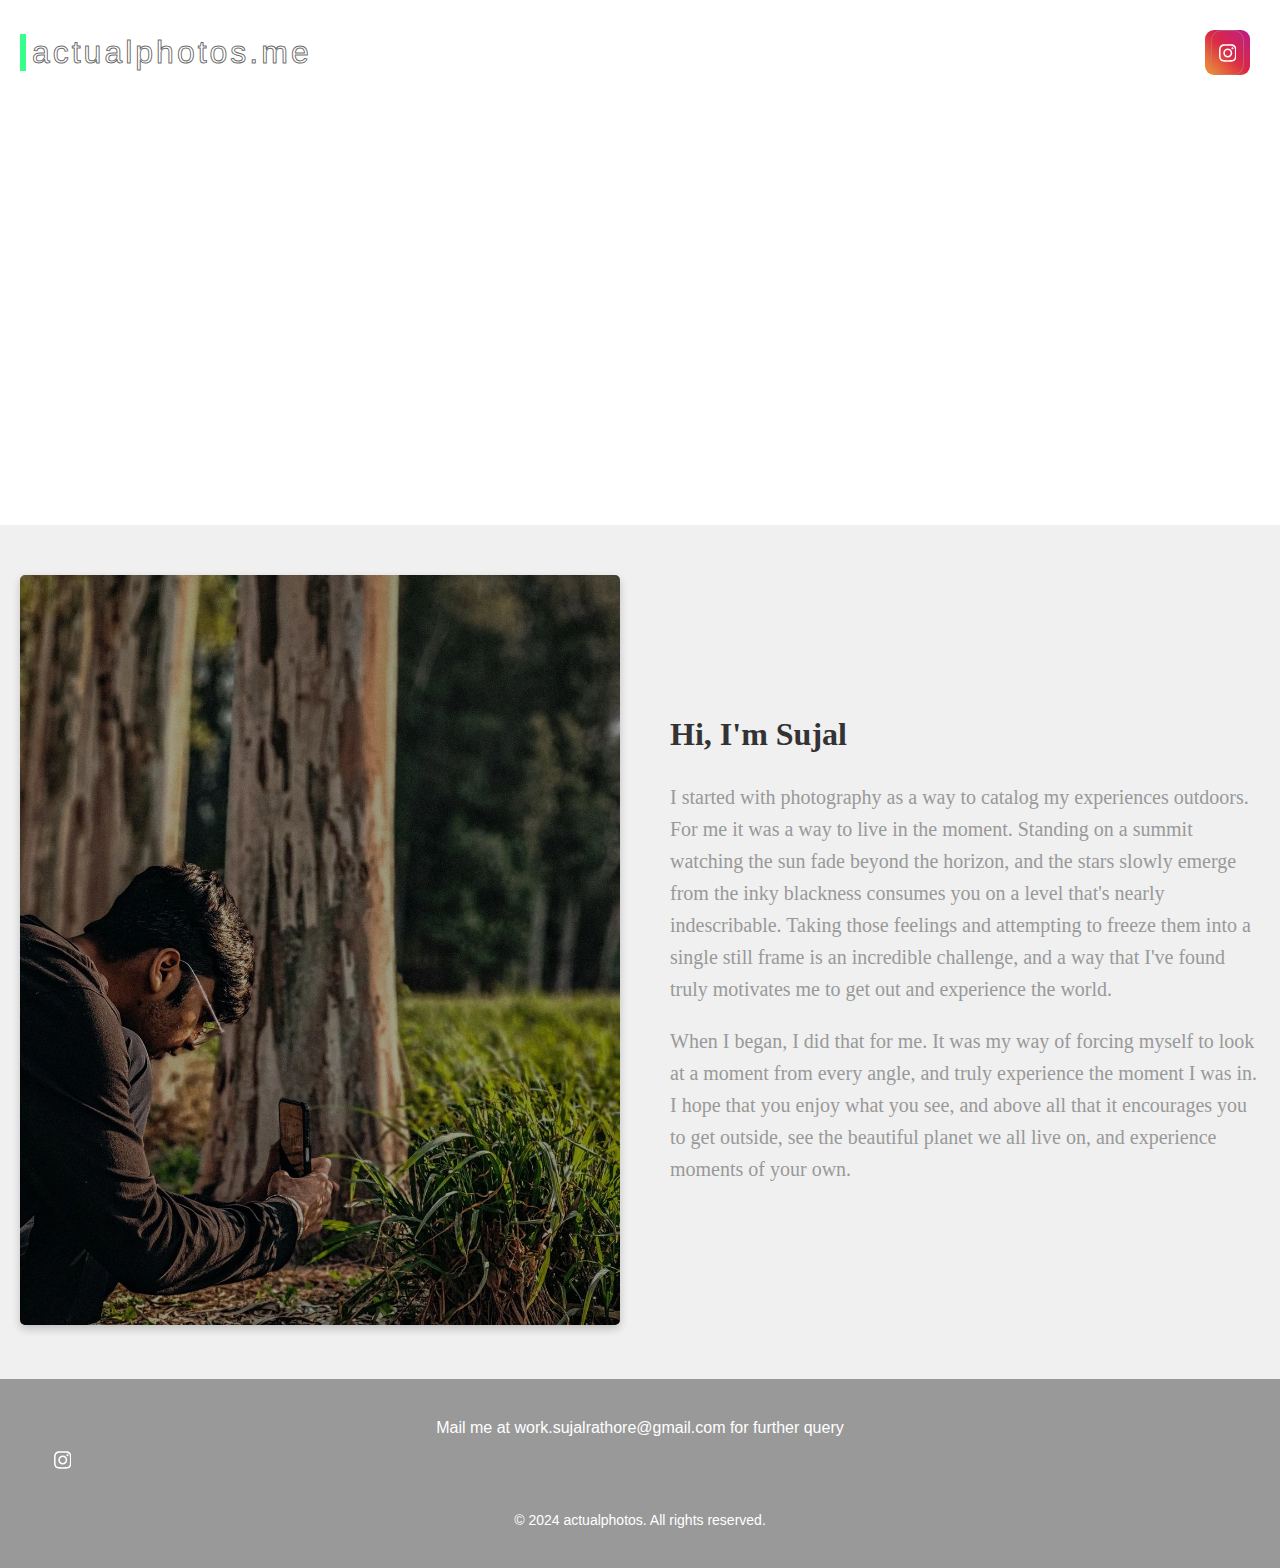
==== commit 551841ba: "Update about.html" ====
--- a/about.html
+++ b/about.html
@@ -49,7 +49,7 @@
 
     <main class="about-content">
         <div class="image-container">
-            <img src="images/my.webp" alt="Your Photo" class="about-photo">
+            <img src="images/Me.webp" alt="Your Photo" class="about-photo">
         </div>
         <div class="about-text">
             <h2>Hi, I'm Sujal</h2>
--- a/about.css
+++ b/about.css
@@ -1,197 +1,314 @@
-body {
-    font-family: Arial, sans-serif;
-    margin: 0;
-    padding: 0;
-}
-
-.header-container {
-    background-image: url('images/back3.jpg');
-    background-size: cover; 
-    background-position: center; 
-    color: white; 
-    padding: 20px;
-    text-align: center;
-}
-
-header {
-    padding: 30px; 
-    font-size: 40px; 
-}
-
-.portfolio {
-    display: flex; 
-    flex-wrap: wrap;
-    justify-content: center;
-    margin: 20px; 
-}
-
-.photo-entry {
-    margin: 15px;
-    padding: 10px; 
-    background-color: #333;
-    border-radius: 5px;
-    width: 250px; 
-    text-align: center;
-    box-shadow: 0 0 10px rgba(0, 0, 0, 0.1);
-}
-
-.photo-entry img {
-    width: 100%;
-    border-radius: 5px; 
-}
-
-h2 {
-    margin: 10px 0 5px; 
-    font-size: 18px; 
-}
-
-p {
-    font-size: 14px;
-    color: #999; 
-}
-
-header p {
-    color: #f4f4f4; 
-    font-size: 20px;
-}
-
-.navbar {
-    overflow: hidden; 
-    display: flex; 
-    justify-content: space-between;
-    align-items: center; 
-    padding: 8px 20px;
-    position: relative; 
-    z-index: 1; 
-}
-
-.logo a {
-    color: white; 
-    font-size: 20px;
-    text-decoration: none;
-}
-
-.nav-links {
-    list-style: none; 
-    display: flex; 
-    margin: 0;
-    padding: 0;
-}
-
-.nav-links li {
-    margin-left: 20px; 
-}
-
-.nav-links a {
-    color: white; 
-    text-decoration: none;
-    font-size: 18px; 
-    padding: 15px; 
-    transition: color 0.3s ease; 
-}
-
-.nav-links a:hover {
-    color: #f4f4f4; 
-}
-
-.instagram-icon {
-    width: 24px; 
-    height: 24px; 
-}
-
-.about-header {
-    background-size: cover;
-    background-position: center;
-    height: 40vh;
-    display: flex;
-    justify-content: center;
-    align-items: center;
-    color: white;
-    position: relative;
-    font-family: sans-serif;
-}
-
-.about-header h1 {
-    font-size: 60px;
-    margin: 0;
-}
-
-.about-content {
-    display: flex;
-    align-items: center;
-    justify-content: center;
-    padding: 50px 20px;
-    background-color: #f0f0f0;
-}
-
-.image-container {
-    flex: 1;
-    text-align: center;
-}
-
-.about-photo {
-    width: 600px;
-    height: auto;
-    border-radius: 5px;
-    box-shadow: 0 4px 8px rgba(0, 0, 0, 0.2);
-}
-
-.about-text {
-    flex: 2;
-    padding-left: 50px;
-    font-family: 'Georgia', serif;
-    font-size: 22px; 
-    color: #333; 
-    line-height: 1.6; 
-    max-width: 600px;
-}
-
-.about-text h2 {
-    font-size: 32px;
-    margin-bottom: 20px;
-}
-.about-text p {
-    font-size: 20px;
-}
-
-footer {
-    background-color: #999;
-    padding: 40px; 
-    text-align: center; 
-    font-family: Arial, sans-serif;
-}
-
-.mail{
-    font-family: sans-serif;
-    position: center;
-    color: white;
-}
-
-.social-icons img {
-    margin-top: 30px; 
-}
-
-
-.copyright {
-    margin-top: 30px;
-    font-size: 14px;
-    color: white;
-}
-
-.photo-entry img {
-    width: 100%;
-    border-radius: 5px;
-    transition: transform 0.3s ease; 
-}
-
-.clickable {
-    transition: transform 0.3s ease; 
-    width: 250px;
-}
-
-.enlarged {
-    transform: scale(1.8);
-    transition: transform 0.3s ease;
-    z-index: 10; 
-}
-
+body {
+    font-family: Arial, sans-serif;
+    margin: 0;
+    padding: 0;
+}
+
+.button {
+    margin: 0;
+    height: auto;
+    background: transparent;
+    padding: 0;
+    border: none;
+    cursor: pointer;
+  }
+  
+  .button {
+    --border-right: 6px;
+    --text-stroke-color: rgba(0, 0, 0, 0.6);
+    --animation-color: #37FF8B;
+    --fs-size: 1.6em;
+    letter-spacing: 3px;
+    text-decoration: none;
+    font-size: var(--fs-size);
+    font-family: "Arial";
+    position: relative;
+    color: transparent;
+    -webkit-text-stroke: 1px var(--text-stroke-color);
+  }
+  .hover-text {
+    position: absolute;
+    box-sizing: border-box;
+    content: attr(data-text);
+    color: var(--animation-color);
+    width: 0%;
+    inset: 0;
+    border-right: var(--border-right) solid var(--animation-color);
+    overflow: hidden;
+    transition: 0.5s;
+    -webkit-text-stroke: 1px var(--animation-color);
+  }
+  .button:hover .hover-text {
+    width: 100%;
+    filter: drop-shadow(0 0 23px var(--animation-color))
+  }
+
+  .button1 {
+    padding-top: 35px;
+    color: white;
+    text-decoration: none;
+    font-size: 25px;
+    border: none;
+    background: none;
+    font-weight: 600;
+    font-family: 'Poppins', sans-serif;
+  }
+  
+  .button1::before {
+    margin-left: auto;
+  }
+  
+  .button1::after, .button1::before {
+    content: '';
+    width: 0%;
+    height: 2px;
+    background: #f44336;
+    display: block;
+    transition: 0.5s;
+  }
+  
+  .button1:hover::after, .button1:hover::before {
+    width: 100%;
+  }
+
+.Btn {
+    width: 45px;
+    height: 45px;
+    display: flex;
+    align-items: center;
+    justify-content: center;
+    border: none;
+    background-color: transparent;
+    position: relative;
+    border-radius: 7px;
+    cursor: pointer;
+    transition: all .3s;
+  }
+  
+  .svgContainer {
+    width: 100%;
+    height: 100%;
+    display: flex;
+    align-items: center;
+    justify-content: center;
+    background-color: transparent;
+    backdrop-filter: blur(4px);
+    letter-spacing: 0.8px;
+    border-radius: 10px;
+    transition: all .3s;
+    border: 1px solid rgba(156, 156, 156, 0.466);
+  }
+  
+  .BG {
+    position: absolute;
+    content: "";
+    width: 100%;
+    height: 100%;
+    background: #f09433;
+    background: -moz-linear-gradient(45deg, #f09433 0%, #e6683c 25%, #dc2743 50%, #cc2366 75%, #bc1888 100%);
+    background: -webkit-linear-gradient(45deg, #f09433 0%,#e6683c 25%,#dc2743 50%,#cc2366 75%,#bc1888 100%);
+    background: linear-gradient(45deg, #f09433 0%,#e6683c 25%,#dc2743 50%,#cc2366 75%,#bc1888 100%);
+    filter: progid:DXImageTransform.Microsoft.gradient( startColorstr='#f09433', endColorstr='#bc1888',GradientType=1 );
+    z-index: -1;
+    border-radius: 9px;
+    pointer-events: none;
+    transition: all .3s;
+  }
+  
+  .Btn:hover .BG {
+    transform: rotate(35deg);
+    transform-origin: bottom;
+  }
+  
+  .Btn:hover .svgContainer {
+    background-color: rgba(156, 156, 156, 0.466);
+  }
+
+
+.header-container {
+    background-image: url('images/back3.jpg');
+    background-size: cover; 
+    background-position: center; 
+    color: white; 
+    text-align: center;
+}
+
+header {
+    padding: 30px; 
+    font-size: 40px; 
+}
+
+.portfolio {
+    display: flex; 
+    flex-wrap: wrap;
+    justify-content: center;
+    margin: 20px; 
+}
+
+.photo-entry {
+    margin: 15px;
+    padding: 10px; 
+    background-color: #333;
+    border-radius: 5px;
+    width: 250px; 
+    text-align: center;
+    box-shadow: 0 0 10px rgba(0, 0, 0, 0.1);
+}
+
+.photo-entry img {
+    width: 100%;
+    border-radius: 5px; 
+}
+
+h2 {
+    margin: 10px 0 5px; 
+    font-size: 18px; 
+}
+
+p {
+    font-size: 14px;
+    color: #999; 
+}
+
+header p {
+    color: #f4f4f4; 
+    font-size: 20px;
+}
+
+.navbar {
+    overflow: hidden; 
+    display: flex; 
+    justify-content: space-between;
+    align-items: center; 
+    position: relative; 
+    z-index: 1;
+}
+
+.logo a{
+    color: white; 
+    font-size: 20px;
+    text-decoration: none;
+    margin-left: 20px;
+}
+
+.nav-links {
+    list-style: none; 
+    display: flex; 
+    margin: 0;
+    padding: 0;
+}
+
+.nav-links a {
+    color: white; 
+    text-decoration: none;
+    font-size: 18px; 
+    padding: 30px;
+    transition: color 0.3s ease; 
+}
+
+.nav-links a:hover {
+    color: #f4f4f4; 
+}
+
+.instagram-icon {
+    width: 24px; 
+    height: 24px; 
+}
+
+.about-header {
+    background-size: cover;
+    background-position: center;
+    height: 40vh;
+    display: flex;
+    justify-content: center;
+    align-items: center;
+    color: white;
+    position: relative;
+    font-family: sans-serif;
+}
+
+.about-header h1 {
+    font-size: 60px;
+    margin: 0;
+}
+
+.about-content {
+    display: flex;
+    align-items: center;
+    justify-content: center;
+    padding: 50px 20px;
+    background-color: #f0f0f0;
+}
+
+.image-container {
+    flex: 1;
+    text-align: center;
+}
+
+.about-photo {
+    width: 600px;
+    height: auto;
+    border-radius: 5px;
+    box-shadow: 0 4px 8px rgba(0, 0, 0, 0.2);
+}
+
+.about-text {
+    flex: 2;
+    padding-left: 50px;
+    font-family: 'Georgia', serif;
+    font-size: 22px; 
+    color: #333; 
+    line-height: 1.6; 
+    max-width: 600px;
+}
+
+.about-text h2 {
+    font-size: 32px;
+    margin-bottom: 20px;
+}
+.about-text p {
+    font-size: 20px;
+}
+
+footer {
+    background-color: #999;
+    padding: 40px; 
+    text-align: center; 
+    font-family: Arial, sans-serif;
+}
+
+.mail{
+    font-family: sans-serif;
+    position: center;
+    color: white;
+}
+
+.social-icons img {
+    padding-top: 2.5%;
+    width: 24px; 
+    height: 24px; 
+}
+
+
+.copyright {
+    margin-top: 30px;
+    font-size: 14px;
+    color: white;
+}
+
+.photo-entry img {
+    width: 100%;
+    border-radius: 5px;
+    transition: transform 0.3s ease; 
+}
+
+.clickable {
+    transition: transform 0.3s ease; 
+    width: 250px;
+}
+
+.enlarged {
+    transform: scale(1.8);
+    transition: transform 0.3s ease;
+    z-index: 10; 
+}
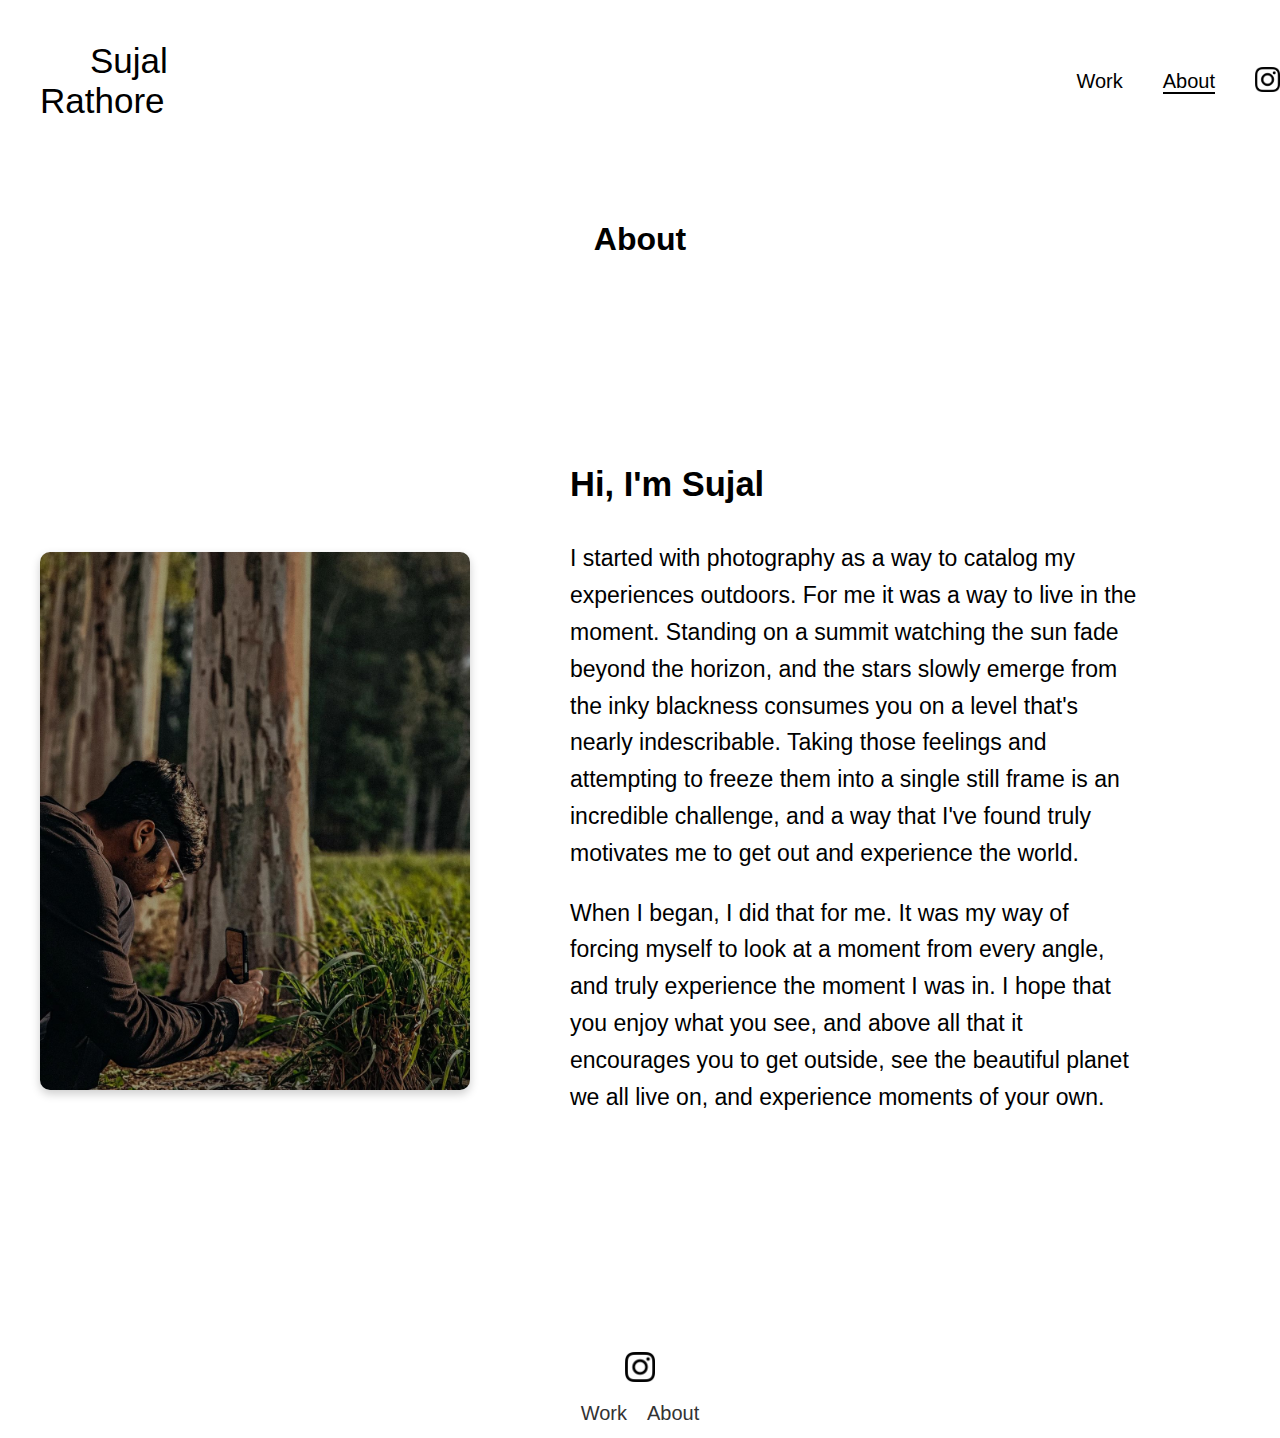
==== commit 29971c09: "Add files via upload" ====
--- a/about.html
+++ b/about.html
@@ -7,46 +7,20 @@
     <link rel="stylesheet" href="about.css"> 
 </head>
 <body>
+    
+    <nav class="navbar">
+        <ul class="nav-list">
+            <li class="logo"><a href="index.html">Sujal Rathore</a></li>
+            <li class="main-li"><a href="index.html" id="home-link">Work</a></li>
+            <li class="main-li"><a href="about.html">About</a></li>
+            <li><a href="https://www.instagram.com/sujal__4950/"><img class="insta-logo" src="images/instagram.png" alt="Instagram"></a></li>
+        </ul>
+    </nav>
 
-    <div class="header-container">
-        <nav class="navbar">
-            <div class="logo">
-                <a href="index.html">
-                    <button class="button" data-text="Awesome">
-                        <span class="actual-text">&nbsp;actualphotos.me&nbsp;</span>
-                        <span aria-hidden="true" class="hover-text">&nbsp;actualphotos.me&nbsp;</span>
-                    </button>
-                </a>
-            </div>
-            <ul class="nav-links">
-                <li><a href="index.html">
-                        <button class="button1">
-                            Home
-                        </button>
-                </a></li>
-                <li><a href="about.html">
-                    <button class="button1">
-                        About
-                    </button>
-                </a></li></li>
-
-                    <a href="https://www.instagram.com/actualphotos.me" target="_blank">
-                        <button class="Btn">
-                        <span class="svgContainer">
-                        <svg fill="white" class="svgIcon" viewBox="0 0 448 512" height="1.5em" xmlns="http://www.w3.org/2000/svg"><path d="M224.1 141c-63.6 0-114.9 51.3-114.9 114.9s51.3 114.9 114.9 114.9S339 319.5 339 255.9 287.7 141 224.1 141zm0 189.6c-41.1 0-74.7-33.5-74.7-74.7s33.5-74.7 74.7-74.7 74.7 33.5 74.7 74.7-33.6 74.7-74.7 74.7zm146.4-194.3c0 14.9-12 26.8-26.8 26.8-14.9 0-26.8-12-26.8-26.8s12-26.8 26.8-26.8 26.8 12 26.8 26.8zm76.1 27.2c-1.7-35.9-9.9-67.7-36.2-93.9-26.2-26.2-58-34.4-93.9-36.2-37-2.1-147.9-2.1-184.9 0-35.8 1.7-67.6 9.9-93.9 36.1s-34.4 58-36.2 93.9c-2.1 37-2.1 147.9 0 184.9 1.7 35.9 9.9 67.7 36.2 93.9s58 34.4 93.9 36.2c37 2.1 147.9 2.1 184.9 0 35.9-1.7 67.7-9.9 93.9-36.2 26.2-26.2 34.4-58 36.2-93.9 2.1-37 2.1-147.8 0-184.8zM398.8 388c-7.8 19.6-22.9 34.7-42.6 42.6-29.5 11.7-99.5 9-132.1 9s-102.7 2.6-132.1-9c-19.6-7.8-34.7-22.9-42.6-42.6-11.7-29.5-9-99.5-9-132.1s-2.6-102.7 9-132.1c7.8-19.6 22.9-34.7 42.6-42.6 29.5-11.7 99.5-9 132.1-9s102.7-2.6 132.1 9c19.6 7.8 34.7 22.9 42.6 42.6 11.7 29.5 9 99.5 9 132.1s2.7 102.7-9 132.1z"></path></svg>
-                        </span>
-                        <span class="BG"></span>
-                        </button>
-                    </a>
-                </li>
-            </ul>
-        </nav>
+    <header class="about-header">
+        <h1>About</h1>
+    </header>
     
-        <header class="about-header">
-            <h1>About</h1>
-        </header>
-    </div>
-
     <main class="about-content">
         <div class="image-container">
             <img src="images/Me.webp" alt="Your Photo" class="about-photo">
@@ -59,26 +33,16 @@
     </main>
 
     <footer>
-        <div class="mail">
-            Mail me at work.sujalrathore@gmail.com for further query
+        <div class="footer-content">
+          <img class="logo" src="images/instagram.png" alt="Footer Logo">
+          <div class="footer-links">
+            <a href="index.html" class="footer-link">Work</a>
+            <a href="about.html" class="footer-link">About</a>
+          </div>
         </div>
+    </footer>
 
-
-        <div class="social-icons">
-            <a href="https://www.instagram.com/actualphotos.me" target="_blank">
-                <button class="Btn">
-                    <span class="svgContainer">
-                    <svg fill="white" class="svgIcon" viewBox="0 0 448 512" height="1.5em" xmlns="http://www.w3.org/2000/svg"><path d="M224.1 141c-63.6 0-114.9 51.3-114.9 114.9s51.3 114.9 114.9 114.9S339 319.5 339 255.9 287.7 141 224.1 141zm0 189.6c-41.1 0-74.7-33.5-74.7-74.7s33.5-74.7 74.7-74.7 74.7 33.5 74.7 74.7-33.6 74.7-74.7 74.7zm146.4-194.3c0 14.9-12 26.8-26.8 26.8-14.9 0-26.8-12-26.8-26.8s12-26.8 26.8-26.8 26.8 12 26.8 26.8zm76.1 27.2c-1.7-35.9-9.9-67.7-36.2-93.9-26.2-26.2-58-34.4-93.9-36.2-37-2.1-147.9-2.1-184.9 0-35.8 1.7-67.6 9.9-93.9 36.1s-34.4 58-36.2 93.9c-2.1 37-2.1 147.9 0 184.9 1.7 35.9 9.9 67.7 36.2 93.9s58 34.4 93.9 36.2c37 2.1 147.9 2.1 184.9 0 35.9-1.7 67.7-9.9 93.9-36.2 26.2-26.2 34.4-58 36.2-93.9 2.1-37 2.1-147.8 0-184.8zM398.8 388c-7.8 19.6-22.9 34.7-42.6 42.6-29.5 11.7-99.5 9-132.1 9s-102.7 2.6-132.1-9c-19.6-7.8-34.7-22.9-42.6-42.6-11.7-29.5-9-99.5-9-132.1s-2.6-102.7 9-132.1c7.8-19.6 22.9-34.7 42.6-42.6 29.5-11.7 99.5-9 132.1-9s102.7-2.6 132.1 9c19.6 7.8 34.7 22.9 42.6 42.6 11.7 29.5 9 99.5 9 132.1s2.7 102.7-9 132.1z"></path></svg>
-                    </span>
-                    <span class="BG"></span>
-                </button>
-            </a>
-        </div>
-        <div class="copyright">
-            &copy; 2024 actualphotos. All rights reserved.
-        </div>
-
-    </footer>
+    <script src="script.js"></script>
 
 </body>
 </html>
--- a/about.css
+++ b/about.css
@@ -4,311 +4,104 @@
     padding: 0;
 }
 
-.button {
-    margin: 0;
-    height: auto;
-    background: transparent;
-    padding: 0;
-    border: none;
-    cursor: pointer;
-  }
-  
-  .button {
-    --border-right: 6px;
-    --text-stroke-color: rgba(0, 0, 0, 0.6);
-    --animation-color: #37FF8B;
-    --fs-size: 1.6em;
-    letter-spacing: 3px;
-    text-decoration: none;
-    font-size: var(--fs-size);
-    font-family: "Arial";
-    position: relative;
-    color: transparent;
-    -webkit-text-stroke: 1px var(--text-stroke-color);
-  }
-  .hover-text {
-    position: absolute;
-    box-sizing: border-box;
-    content: attr(data-text);
-    color: var(--animation-color);
-    width: 0%;
-    inset: 0;
-    border-right: var(--border-right) solid var(--animation-color);
-    overflow: hidden;
-    transition: 0.5s;
-    -webkit-text-stroke: 1px var(--animation-color);
-  }
-  .button:hover .hover-text {
-    width: 100%;
-    filter: drop-shadow(0 0 23px var(--animation-color))
-  }
-
-  .button1 {
-    padding-top: 35px;
-    color: white;
-    text-decoration: none;
-    font-size: 25px;
-    border: none;
-    background: none;
-    font-weight: 600;
-    font-family: 'Poppins', sans-serif;
-  }
-  
-  .button1::before {
-    margin-left: auto;
-  }
-  
-  .button1::after, .button1::before {
-    content: '';
-    width: 0%;
-    height: 2px;
-    background: #f44336;
-    display: block;
-    transition: 0.5s;
-  }
-  
-  .button1:hover::after, .button1:hover::before {
-    width: 100%;
-  }
-
-.Btn {
-    width: 45px;
-    height: 45px;
+.navbar .nav-list {
+    list-style-type: none;
     display: flex;
     align-items: center;
-    justify-content: center;
-    border: none;
-    background-color: transparent;
-    position: relative;
-    border-radius: 7px;
-    cursor: pointer;
-    transition: all .3s;
-  }
-  
-  .svgContainer {
-    width: 100%;
-    height: 100%;
-    display: flex;
-    align-items: center;
-    justify-content: center;
-    background-color: transparent;
-    backdrop-filter: blur(4px);
-    letter-spacing: 0.8px;
-    border-radius: 10px;
-    transition: all .3s;
-    border: 1px solid rgba(156, 156, 156, 0.466);
-  }
-  
-  .BG {
-    position: absolute;
-    content: "";
-    width: 100%;
-    height: 100%;
-    background: #f09433;
-    background: -moz-linear-gradient(45deg, #f09433 0%, #e6683c 25%, #dc2743 50%, #cc2366 75%, #bc1888 100%);
-    background: -webkit-linear-gradient(45deg, #f09433 0%,#e6683c 25%,#dc2743 50%,#cc2366 75%,#bc1888 100%);
-    background: linear-gradient(45deg, #f09433 0%,#e6683c 25%,#dc2743 50%,#cc2366 75%,#bc1888 100%);
-    filter: progid:DXImageTransform.Microsoft.gradient( startColorstr='#f09433', endColorstr='#bc1888',GradientType=1 );
-    z-index: -1;
-    border-radius: 9px;
-    pointer-events: none;
-    transition: all .3s;
-  }
-  
-  .Btn:hover .BG {
-    transform: rotate(35deg);
-    transform-origin: bottom;
-  }
-  
-  .Btn:hover .svgContainer {
-    background-color: rgba(156, 156, 156, 0.466);
-  }
-
-
-.header-container {
-    background-image: url('images/back3.jpg');
-    background-size: cover; 
-    background-position: center; 
-    color: white; 
-    text-align: center;
+    padding-top: 25px;
 }
 
-header {
-    padding: 30px; 
-    font-size: 40px; 
+.logo a {
+    text-decoration: none;
+    color: black;
+    font-size: 35px;
+    margin-right: 900px;
+    padding-left: 50px;
 }
 
-.portfolio {
-    display: flex; 
-    flex-wrap: wrap;
-    justify-content: center;
-    margin: 20px; 
+.main-li a {
+    text-decoration: none;
+    color: black;
+    font-size: 20px;
+    margin-right: 40px;
 }
 
-.photo-entry {
-    margin: 15px;
-    padding: 10px; 
-    background-color: #333;
-    border-radius: 5px;
-    width: 250px; 
-    text-align: center;
-    box-shadow: 0 0 10px rgba(0, 0, 0, 0.1);
+.main-li a.active {
+    text-decoration: none;
+    border-bottom: 2px solid black; 
 }
 
-.photo-entry img {
-    width: 100%;
-    border-radius: 5px; 
+.insta-logo {
+    width: 25px;
+    height: 25px;
 }
 
-h2 {
-    margin: 10px 0 5px; 
-    font-size: 18px; 
-}
-
-p {
-    font-size: 14px;
-    color: #999; 
-}
-
-header p {
-    color: #f4f4f4; 
-    font-size: 20px;
-}
-
-.navbar {
-    overflow: hidden; 
-    display: flex; 
-    justify-content: space-between;
-    align-items: center; 
-    position: relative; 
-    z-index: 1;
-}
-
-.logo a{
-    color: white; 
-    font-size: 20px;
-    text-decoration: none;
-    margin-left: 20px;
-}
-
-.nav-links {
-    list-style: none; 
-    display: flex; 
-    margin: 0;
-    padding: 0;
-}
-
-.nav-links a {
-    color: white; 
-    text-decoration: none;
-    font-size: 18px; 
-    padding: 30px;
-    transition: color 0.3s ease; 
-}
-
-.nav-links a:hover {
-    color: #f4f4f4; 
-}
-
-.instagram-icon {
-    width: 24px; 
-    height: 24px; 
-}
-
-.about-header {
-    background-size: cover;
-    background-position: center;
-    height: 40vh;
-    display: flex;
-    justify-content: center;
-    align-items: center;
-    color: white;
-    position: relative;
-    font-family: sans-serif;
-}
-
-.about-header h1 {
-    font-size: 60px;
-    margin: 0;
+.about-header{
+    text-align: center;
+    margin-top: 100px;
+   
 }
 
 .about-content {
     display: flex;
-    align-items: center;
-    justify-content: center;
-    padding: 50px 20px;
-    background-color: #f0f0f0;
-}
-
-.image-container {
-    flex: 1;
-    text-align: center;
+    align-items: center; 
+    justify-content: space-around; 
+    padding: 20px; 
+    margin: 50px auto; 
+    max-width: 1200px; 
 }
 
 .about-photo {
-    width: 600px;
-    height: auto;
-    border-radius: 5px;
-    box-shadow: 0 4px 8px rgba(0, 0, 0, 0.2);
+    margin-top: 80px;
+    flex: 1; 
+    max-width: 430px; 
+    height: auto; 
+    border-radius: 10px; 
+    box-shadow: 0 4px 10px rgba(0, 0, 0, 0.2); 
 }
 
 .about-text {
-    flex: 2;
-    padding-left: 50px;
-    font-family: 'Georgia', serif;
-    font-size: 22px; 
-    color: #333; 
+    flex: 2; 
+    padding: 100px;
+    font-size: 23px;
     line-height: 1.6; 
-    max-width: 600px;
-}
-
-.about-text h2 {
-    font-size: 32px;
-    margin-bottom: 20px;
-}
-.about-text p {
-    font-size: 20px;
-}
-
-footer {
-    background-color: #999;
-    padding: 40px; 
-    text-align: center; 
-    font-family: Arial, sans-serif;
-}
-
-.mail{
-    font-family: sans-serif;
-    position: center;
-    color: white;
-}
-
-.social-icons img {
-    padding-top: 2.5%;
-    width: 24px; 
-    height: 24px; 
 }
 
 
-.copyright {
-    margin-top: 30px;
-    font-size: 14px;
-    color: white;
-}
-
-.photo-entry img {
-    width: 100%;
-    border-radius: 5px;
-    transition: transform 0.3s ease; 
-}
-
-.clickable {
-    transition: transform 0.3s ease; 
-    width: 250px;
-}
-
-.enlarged {
-    transform: scale(1.8);
-    transition: transform 0.3s ease;
-    z-index: 10; 
-}
+footer {
+    padding-top: 30px;
+    display: flex;
+    justify-content: center;
+    align-items: center;
+    height: 100px;
+    text-align: center;
+  }
+  
+  .footer-content {
+    display: flex;
+    flex-direction: column;
+    align-items: center;
+  }
+  
+  footer .logo {
+    width: 30px;
+    height: auto;
+    margin-bottom: 20px;
+  }
+  
+  .footer-links {
+    display: flex;
+    gap: 20px;
+  }
+  
+  .footer-link {
+    font-size: 20px;
+    color: #333;
+    text-decoration: none;
+    font-weight: 100;
+    font-family: 'Roboto', sans-serif;
+  }
+  
+  .footer-link:hover {
+    text-decoration: underline;
+  }